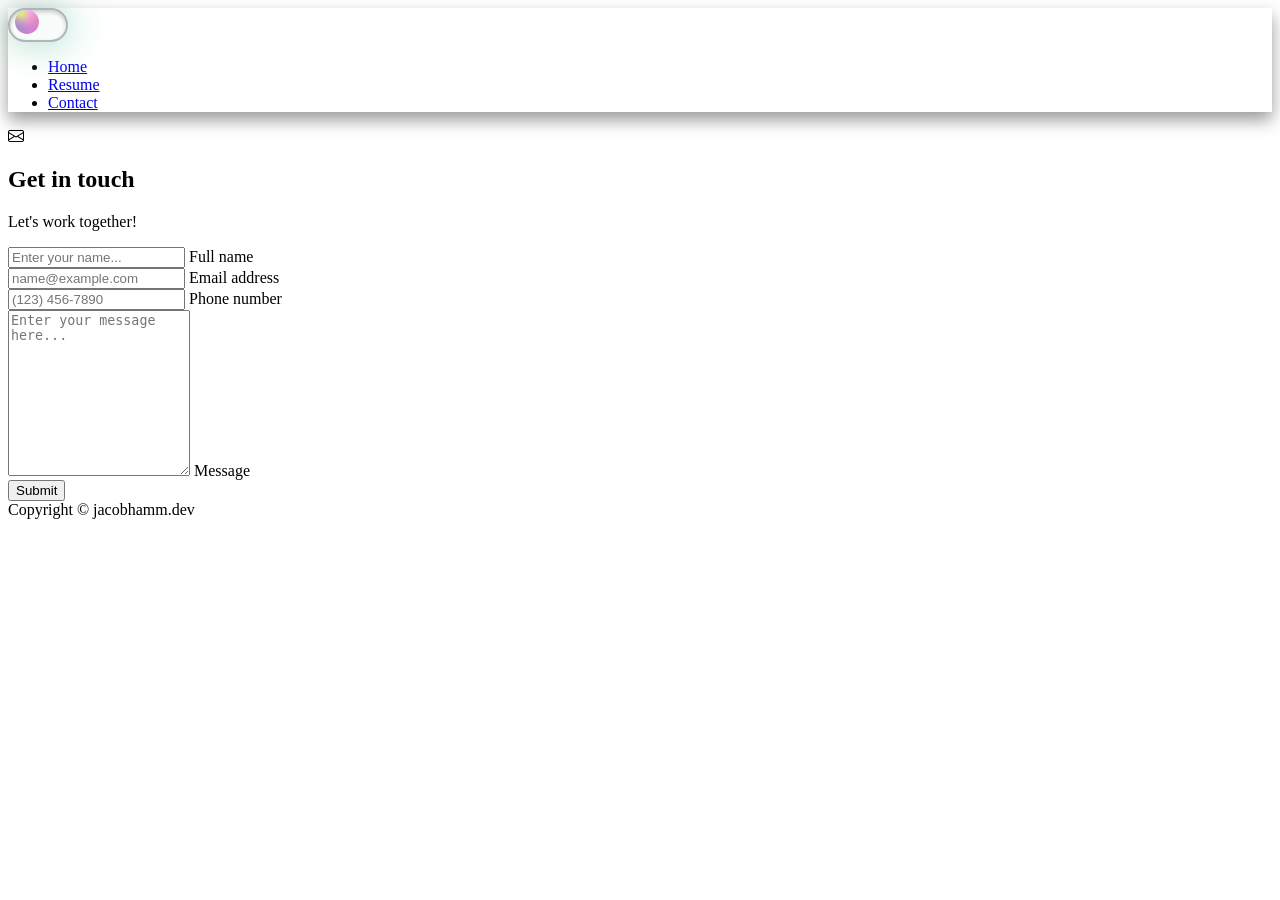
==== contact.html @ 2f656cb0 "resend.com?" ====
<!DOCTYPE html>
<html lang="en">
    <head>
        <meta charset="utf-8" />
        <meta name="viewport" content="width=device-width, initial-scale=1, shrink-to-fit=no" />
        <meta name="description" content="Jacob Hamm - Computer & Information Science student from Messiah University. Focused on Business Information Systems; eager to build technical skills." />
        <title>Jacob Hamm - Contact</title>
        <!-- Favicon-->
        <link rel="icon" type="image/png" href="assets/PersonalFavicon.png" />
        <!-- Custom Google font-->
        <link rel="preconnect" href="https://fonts.googleapis.com" />
        <link rel="preconnect" href="https://fonts.gstatic.com" crossorigin />
        <link href="https://fonts.googleapis.com/css2?family=Plus+Jakarta+Sans:wght@100;200;300;400;500;600;700;800;900&amp;display=swap" rel="stylesheet" />
        <!-- Bootstrap icons-->
        <link href="https://cdn.jsdelivr.net/npm/bootstrap-icons@1.8.1/font/bootstrap-icons.css" rel="stylesheet" />
        <!-- Core theme CSS (includes Bootstrap)-->
        <link href="css/styles.css" rel="stylesheet" />
        <style>
            .custom-shadow {
                box-shadow: 0 0.5rem 1rem rgba(0, 0, 0, 0.4) !important;
            }
            .sticky-nav {
                position: sticky;
                top: 0;
                z-index: 1000;
                background-color: white;
            }
            /* Theme Toggle Switch Styles */
            .switch {
                font-size: 17px;
                position: relative;
                display: inline-block;
                width: 3.5em;
                height: 2em;
                transform-style: preserve-3d;
                perspective: 500px;
                animation: toggle__animation 3s infinite;
            }

            .switch::before {
                content: "";
                position: absolute;
                width: 100%;
                height: 100%;
                left: 0;
                top: 0;
                filter: blur(20px);
                z-index: -1;
                border-radius: 50px;
                background-color: #d8ff99;
                background-image: radial-gradient(at 21% 46%, hsla(183,65%,60%,1) 0px, transparent 50%),
                radial-gradient(at 23% 25%, hsla(359,74%,70%,1) 0px, transparent 50%),
                radial-gradient(at 20% 1%, hsla(267,83%,75%,1) 0px, transparent 50%),
                radial-gradient(at 86% 87%, hsla(204,69%,68%,1) 0px, transparent 50%),
                radial-gradient(at 99% 41%, hsla(171,72%,77%,1) 0px, transparent 50%),
                radial-gradient(at 55% 24%, hsla(138,60%,62%,1) 0px, transparent 50%);
            }

            .switch input {
                opacity: 0;
                width: 0;
                height: 0;
            }

            .slider {
                position: absolute;
                cursor: pointer;
                top: 0;
                left: 0;
                right: 0;
                bottom: 0;
                background-color: #fdfefedc;
                transition: .4s;
                border-radius: 30px;
                border: 2px solid #adb5bd;
                box-shadow: inset 0 2px 4px rgba(0, 0, 0, 0.2);
            }

            .slider:before {
                position: absolute;
                content: "";
                height: 1.4em;
                width: 1.4em;
                left: 0.3em;
                bottom: 0.35em;
                transition: .4s;
                border-radius: 50%;
                box-shadow: rgba(0, 0, 0, 0.17) 0px -10px 10px 0px inset,
                    rgba(0, 0, 0, 0.09) 0px -1px 15px -8px;
                background-color: #ff99fd;
                background-image: radial-gradient(at 81% 39%, hsla(327,79%,79%,1) 0px, transparent 50%),
                radial-gradient(at 11% 72%, hsla(264,64%,79%,1) 0px, transparent 50%),
                radial-gradient(at 23% 20%, hsla(75,98%,71%,1) 0px, transparent 50%);
            }

            .input__check:checked + .slider {
                background-color: #17202A;
                border-color: #495057;
            }

            .input__check:checked + .slider:before {
                transform: translateX(1.5em);
            }

            @keyframes toggle__animation {
                0%, 100% {
                    transform: translateY(-10px) rotateX(15deg) rotateY(-20deg);
                }

                50% {
                    transform: translateY(0px) rotateX(15deg) rotateY(-20deg);
                }
            }
        </style>
    </head>
    <body class="d-flex flex-column h-100 bg-light">
        <main class="flex-shrink-0">
            <!-- Navigation-->
            <nav class="navbar navbar-expand navbar-light bg-white py-3 sticky-nav custom-shadow">
                <div class="container px-5">
                    <label class="switch me-3">
                        <input type="checkbox" class="input__check" id="themeToggle">
                        <span class="slider"></span>
                    </label>
                    <div class="navbar-collapse" id="navbarSupportedContent">
                        <ul class="navbar-nav ms-auto mb-2 mb-lg-0 small fw-bolder">
                            <li class="nav-item"><a class="nav-link" href="index.html">Home</a></li>
                            <li class="nav-item"><a class="nav-link" href="resume.html">Resume</a></li>
                            <li class="nav-item"><a class="nav-link" href="contact.html">Contact</a></li>
                        </ul>
                    </div>
                </div>
            </nav>
            <!-- Page content-->
            <section class="py-5">
                <div class="container px-5">
                    <!-- Contact form-->
                    <div class="bg-light rounded-4 py-5 px-4 px-md-5">
                        <div class="text-center mb-5">
                            <div class="feature bg-primary bg-gradient-primary-to-secondary text-white rounded-3 mb-3"><i class="bi bi-envelope"></i></div>
                            <h1 class="fw-bolder">Get in touch</h1>
                            <p class="lead fw-normal text-muted mb-0">Let's work together!</p>
                        </div>
                        <div class="row gx-5 justify-content-center">
                            <div class="col-lg-8 col-xl-6">
                                <!-- * * * * * * * * * * * * * * *-->
                                <!-- * * SB Forms Contact Form * *-->
                                <!-- * * * * * * * * * * * * * * *-->
                                <!-- This form is pre-integrated with SB Forms.-->
                                <!-- To make this form functional, sign up at-->
                                <!-- https://startbootstrap.com/solution/contact-forms-->
                                <!-- to get an API token!-->

                                <!-- Contact form-->
                                    <form id="contactForm">                                    <!-- Required: Your Web3Forms key -->

                                    <!-- Anti-spam honeypot (keep this) -->
                                    <input type="text" name="botcheck" style="display: none;">

                                    <!-- Name input-->
                                    <div class="form-floating mb-3">
                                        <input class="form-control" id="name" name="name" type="text" placeholder="Enter your name..." required />
                                        <label for="name">Full name</label>
                                    </div>

                                    <!-- Email address input-->
                                    <div class="form-floating mb-3">
                                        <input class="form-control" id="email" name="email" type="email" placeholder="name@example.com" required />
                                        <label for="email">Email address</label>
                                    </div>

                                    <!-- Phone number input-->
                                    <div class="form-floating mb-3">
                                        <input class="form-control" id="phone" name="phone" type="tel" placeholder="(123) 456-7890" />
                                        <label for="phone">Phone number</label>
                                    </div>

                                    <!-- Message input-->
                                    <div class="form-floating mb-3">
                                        <textarea class="form-control" id="message" name="message" placeholder="Enter your message here..." style="height: 10rem" required></textarea>
                                        <label for="message">Message</label>
                                    </div>

                                    <!-- Submit Button-->
                                    <div class="d-grid">
                                        <button class="btn btn-primary btn-lg" type="submit">Submit</button>
                                    </div>
                                </form>
                            </div>
                        </div>
                    </div>
                </div>
            </section>
        </main>
        <!-- Footer-->
        <footer class="bg-white py-4 mt-auto">
            <div class="container px-5">
                <div class="row align-items-center flex-column">
                    <div class="col-auto"><div class="small m-0 text-center">Copyright &copy; jacobhamm.dev  <span id="currentYear"></span></div></div>
                </div>
            </div>
        </footer>
        <!-- Bootstrap core JS-->
        <script src="https://cdn.jsdelivr.net/npm/bootstrap@5.2.3/dist/js/bootstrap.bundle.min.js"></script>
        <!-- Core theme JS-->
        <script src="js/scripts.js"></script>
        <script>
            document.getElementById('themeToggle').addEventListener('change', function() {
                if (this.checked) {
                    // Save current scroll position
                    localStorage.setItem('scrollPosition', window.scrollY);
                    window.location.href = 'contact2.html';
                }
            });

            // Restore scroll position on page load
            window.addEventListener('load', function() {
                const scrollPosition = localStorage.getItem('scrollPosition');
                if (scrollPosition) {
                    window.scrollTo(0, parseInt(scrollPosition));
                    localStorage.removeItem('scrollPosition');
                }
            });

            // Handle form submission
            document.getElementById('contactForm').addEventListener('submit', function(e) {
                e.preventDefault();
                
                const formData = new FormData(this);
                
                fetch('https://contact-form-jacobhamm.jdhamm17.workers.dev', {
                    method: 'POST',
                    headers: { 'Content-Type': 'application/json' },
                    body: JSON.stringify({
                        name: document.getElementById('name').value,
                        email: document.getElementById('email').value,
                        phone: document.getElementById('phone').value,
                        message: document.getElementById('message').value
                    })
                })
                .then(response => response.json())
                .then(data => {
                    if (data.success) {
                        showThankYouModal();
                        document.getElementById('contactForm').reset();
                    } else {
                        alert('Sorry, there was an error sending your message. Please try again.');
                    }
                })
                .catch(error => {
                    console.error('Error:', error);
                    alert('Sorry, there was an error sending your message. Please try again.');
                });
            });

            function showThankYouModal() {
                // Create modal overlay
                const modalOverlay = document.createElement('div');
                modalOverlay.className = 'modal-overlay';
                modalOverlay.style.cssText = `
                    position: fixed;
                    top: 0;
                    left: 0;
                    width: 100%;
                    height: 100%;
                    background-color: rgba(0, 0, 0, 0.5);
                    display: flex;
                    justify-content: center;
                    align-items: center;
                    z-index: 9999;
                    font-family: 'Plus Jakarta Sans', sans-serif;
                `;

                // Create modal content
                const modalContent = document.createElement('div');
                modalContent.className = 'modal-content';
                modalContent.style.cssText = `
                    background: white;
                    padding: 2rem;
                    border-radius: 1rem;
                    text-align: center;
                    max-width: 400px;
                    width: 90%;
                    box-shadow: 0 1rem 3rem rgba(0, 0, 0, 0.175);
                `;

                modalContent.innerHTML = `
                    <div class="success-icon" style="font-size: 4rem; color: #28a745; margin-bottom: 1rem;">
                        <i class="bi bi-check-circle-fill"></i>
                    </div>
                    <h2>Thank You!</h2>
                    <p class="text-muted">Your message has been sent successfully. I'll get back to you soon!</p>
                    <div class="countdown" style="font-size: 0.9rem; color: #6c757d; margin-top: 1rem;">
                        This message will close in <span id="countdown">5</span> seconds...
                    </div>
                    <button class="btn btn-primary mt-3" onclick="closeModal()">Close</button>
                `;

                modalOverlay.appendChild(modalContent);
                document.body.appendChild(modalOverlay);

                // Countdown timer
                let countdown = 5;
                const countdownElement = modalContent.querySelector('#countdown');
                
                const timer = setInterval(() => {
                    countdown--;
                    countdownElement.textContent = countdown;
                    
                    if (countdown <= 0) {
                        clearInterval(timer);
                        closeModal();
                    }
                }, 1000);
                
                window.currentModal = modalOverlay;
                window.modalTimer = timer;
            }

            function closeModal() {
                if (window.currentModal) {
                    if (window.modalTimer) {
                        clearInterval(window.modalTimer);
                    }
                    window.currentModal.remove();
                    window.currentModal = null;
                    window.modalTimer = null;
                }
            }
        </script>
    </body>
</html>
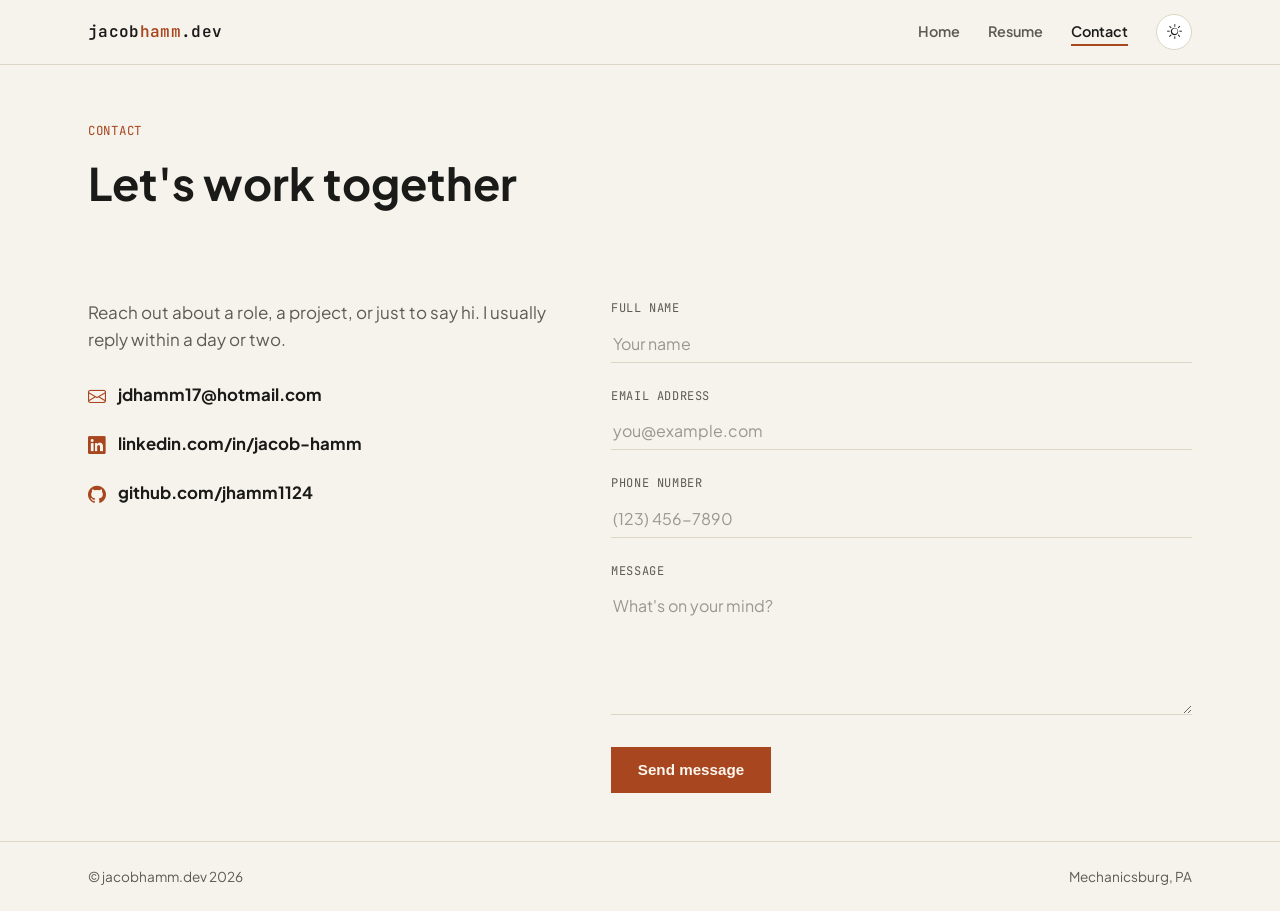
==== commit a003f812: "redesign" ====
--- a/contact.html
+++ b/contact.html
@@ -1,245 +1,133 @@
 <!DOCTYPE html>
 <html lang="en">
     <head>
+        <script>
+            (function () {
+                var t = localStorage.getItem('theme');
+                if (t === 'dark' || (!t && matchMedia('(prefers-color-scheme: dark)').matches)) {
+                    document.documentElement.setAttribute('data-theme', 'dark');
+                }
+            })();
+        </script>
         <meta charset="utf-8" />
         <meta name="viewport" content="width=device-width, initial-scale=1, shrink-to-fit=no" />
-        <meta name="description" content="Jacob Hamm - Computer & Information Science student from Messiah University. Focused on Business Information Systems; eager to build technical skills." />
+        <meta name="description" content="Jacob Hamm - IT support specialist and Computer &amp; Information Science graduate of Messiah University. Open to full-time roles in desktop support, systems administration, and business systems analysis." />
         <title>Jacob Hamm - Contact</title>
-        <!-- Favicon-->
         <link rel="icon" type="image/png" href="assets/PersonalFavicon.png" />
-        <!-- Custom Google font-->
         <link rel="preconnect" href="https://fonts.googleapis.com" />
         <link rel="preconnect" href="https://fonts.gstatic.com" crossorigin />
-        <link href="https://fonts.googleapis.com/css2?family=Plus+Jakarta+Sans:wght@100;200;300;400;500;600;700;800;900&amp;display=swap" rel="stylesheet" />
-        <!-- Bootstrap icons-->
+        <link href="https://fonts.googleapis.com/css2?family=Plus+Jakarta+Sans:wght@400;500;600;700;800&family=JetBrains+Mono:wght@500;600&display=swap" rel="stylesheet" />
         <link href="https://cdn.jsdelivr.net/npm/bootstrap-icons@1.8.1/font/bootstrap-icons.css" rel="stylesheet" />
-        <!-- Core theme CSS (includes Bootstrap)-->
-        <link href="css/styles.css" rel="stylesheet" />
-        <style>
-            .custom-shadow {
-                box-shadow: 0 0.5rem 1rem rgba(0, 0, 0, 0.4) !important;
-            }
-            .sticky-nav {
-                position: sticky;
-                top: 0;
-                z-index: 1000;
-                background-color: white;
-            }
-            /* Theme Toggle Switch Styles */
-            .switch {
-                font-size: 17px;
-                position: relative;
-                display: inline-block;
-                width: 3.5em;
-                height: 2em;
-                transform-style: preserve-3d;
-                perspective: 500px;
-                animation: toggle__animation 3s infinite;
-            }
+        <link href="css/site.css" rel="stylesheet" />
+    </head>
+    <body>
+        <nav class="site-nav">
+            <div class="wrap">
+                <a class="brand" href="index.html">jacob<em>hamm</em>.dev</a>
+                <ul class="nav-links">
+                    <li><a href="index.html">Home</a></li>
+                    <li><a href="resume.html">Resume</a></li>
+                    <li><a href="contact.html" aria-current="page">Contact</a></li>
+                    <li>
+                        <button class="theme-toggle" id="themeToggle" type="button" aria-label="Toggle dark mode">
+                            <i class="bi bi-sun"></i>
+                            <i class="bi bi-moon-stars"></i>
+                        </button>
+                    </li>
+                </ul>
+            </div>
+        </nav>
 
-            .switch::before {
-                content: "";
-                position: absolute;
-                width: 100%;
-                height: 100%;
-                left: 0;
-                top: 0;
-                filter: blur(20px);
-                z-index: -1;
-                border-radius: 50px;
-                background-color: #d8ff99;
-                background-image: radial-gradient(at 21% 46%, hsla(183,65%,60%,1) 0px, transparent 50%),
-                radial-gradient(at 23% 25%, hsla(359,74%,70%,1) 0px, transparent 50%),
-                radial-gradient(at 20% 1%, hsla(267,83%,75%,1) 0px, transparent 50%),
-                radial-gradient(at 86% 87%, hsla(204,69%,68%,1) 0px, transparent 50%),
-                radial-gradient(at 99% 41%, hsla(171,72%,77%,1) 0px, transparent 50%),
-                radial-gradient(at 55% 24%, hsla(138,60%,62%,1) 0px, transparent 50%);
-            }
+        <main>
+            <header class="page-head wrap">
+                <div>
+                    <div class="eyebrow">Contact</div>
+                    <h1>Let's work together</h1>
+                </div>
+            </header>
 
-            .switch input {
-                opacity: 0;
-                width: 0;
-                height: 0;
-            }
-
-            .slider {
-                position: absolute;
-                cursor: pointer;
-                top: 0;
-                left: 0;
-                right: 0;
-                bottom: 0;
-                background-color: #fdfefedc;
-                transition: .4s;
-                border-radius: 30px;
-                border: 2px solid #adb5bd;
-                box-shadow: inset 0 2px 4px rgba(0, 0, 0, 0.2);
-            }
-
-            .slider:before {
-                position: absolute;
-                content: "";
-                height: 1.4em;
-                width: 1.4em;
-                left: 0.3em;
-                bottom: 0.35em;
-                transition: .4s;
-                border-radius: 50%;
-                box-shadow: rgba(0, 0, 0, 0.17) 0px -10px 10px 0px inset,
-                    rgba(0, 0, 0, 0.09) 0px -1px 15px -8px;
-                background-color: #ff99fd;
-                background-image: radial-gradient(at 81% 39%, hsla(327,79%,79%,1) 0px, transparent 50%),
-                radial-gradient(at 11% 72%, hsla(264,64%,79%,1) 0px, transparent 50%),
-                radial-gradient(at 23% 20%, hsla(75,98%,71%,1) 0px, transparent 50%);
-            }
-
-            .input__check:checked + .slider {
-                background-color: #17202A;
-                border-color: #495057;
-            }
-
-            .input__check:checked + .slider:before {
-                transform: translateX(1.5em);
-            }
-
-            @keyframes toggle__animation {
-                0%, 100% {
-                    transform: translateY(-10px) rotateX(15deg) rotateY(-20deg);
-                }
-
-                50% {
-                    transform: translateY(0px) rotateX(15deg) rotateY(-20deg);
-                }
-            }
-        </style>
-    </head>
-    <body class="d-flex flex-column h-100 bg-light">
-        <main class="flex-shrink-0">
-            <!-- Navigation-->
-            <nav class="navbar navbar-expand navbar-light bg-white py-3 sticky-nav custom-shadow">
-                <div class="container px-5">
-                    <label class="switch me-3">
-                        <input type="checkbox" class="input__check" id="themeToggle">
-                        <span class="slider"></span>
-                    </label>
-                    <div class="navbar-collapse" id="navbarSupportedContent">
-                        <ul class="navbar-nav ms-auto mb-2 mb-lg-0 small fw-bolder">
-                            <li class="nav-item"><a class="nav-link" href="index.html">Home</a></li>
-                            <li class="nav-item"><a class="nav-link" href="resume.html">Resume</a></li>
-                            <li class="nav-item"><a class="nav-link" href="contact.html">Contact</a></li>
+            <section class="section" style="border-top: none;">
+                <div class="wrap contact-grid">
+                    <div>
+                        <p class="lede" style="color: var(--ink-soft); max-width: 30rem; margin: 0;">Reach out about a role, a project, or just to say hi. I usually reply within a day or two.</p>
+                        <ul class="contact-channels">
+                            <li><a href="mailto:jdhamm17@hotmail.com"><i class="bi bi-envelope"></i>jdhamm17@hotmail.com</a></li>
+                            <li><a href="https://www.linkedin.com/in/jacob-hamm" target="_blank" rel="noopener noreferrer"><i class="bi bi-linkedin"></i>linkedin.com/in/jacob-hamm</a></li>
+                            <li><a href="https://github.com/jhamm1124" target="_blank" rel="noopener noreferrer"><i class="bi bi-github"></i>github.com/jhamm1124</a></li>
                         </ul>
                     </div>
-                </div>
-            </nav>
-            <!-- Page content-->
-            <section class="py-5">
-                <div class="container px-5">
-                    <!-- Contact form-->
-                    <div class="bg-light rounded-4 py-5 px-4 px-md-5">
-                        <div class="text-center mb-5">
-                            <div class="feature bg-primary bg-gradient-primary-to-secondary text-white rounded-3 mb-3"><i class="bi bi-envelope"></i></div>
-                            <h1 class="fw-bolder">Get in touch</h1>
-                            <p class="lead fw-normal text-muted mb-0">Let's work together!</p>
-                        </div>
-                        <div class="row gx-5 justify-content-center">
-                            <div class="col-lg-8 col-xl-6">
-                                <!-- * * * * * * * * * * * * * * *-->
-                                <!-- * * SB Forms Contact Form * *-->
-                                <!-- * * * * * * * * * * * * * * *-->
-                                <!-- This form is pre-integrated with SB Forms.-->
-                                <!-- To make this form functional, sign up at-->
-                                <!-- https://startbootstrap.com/solution/contact-forms-->
-                                <!-- to get an API token!-->
 
-                                <!-- Contact form-->
-                                    <form id="contactForm">                                    <!-- Required: Your Web3Forms key -->
+                    <div>
+                        <form id="contactForm">
+                            <input type="hidden" name="access_key" value="6b96e3fa-b108-4715-b6c0-f6d2d894bed3" />
+                            <input type="text" name="botcheck" class="hp-field" tabindex="-1" autocomplete="off" />
 
-                                    <!-- Anti-spam honeypot (keep this) -->
-                                    <input type="text" name="botcheck" style="display: none;">
+                            <div class="field">
+                                <label for="name">Full name</label>
+                                <input id="name" name="name" type="text" placeholder="Your name" required />
+                            </div>
 
-                                    <!-- Name input-->
-                                    <div class="form-floating mb-3">
-                                        <input class="form-control" id="name" name="name" type="text" placeholder="Enter your name..." required />
-                                        <label for="name">Full name</label>
-                                    </div>
+                            <div class="field">
+                                <label for="email">Email address</label>
+                                <input id="email" name="email" type="email" placeholder="you@example.com" required />
+                            </div>
 
-                                    <!-- Email address input-->
-                                    <div class="form-floating mb-3">
-                                        <input class="form-control" id="email" name="email" type="email" placeholder="name@example.com" required />
-                                        <label for="email">Email address</label>
-                                    </div>
+                            <div class="field">
+                                <label for="phone">Phone number</label>
+                                <input id="phone" name="phone" type="tel" placeholder="(123) 456-7890" />
+                            </div>
 
-                                    <!-- Phone number input-->
-                                    <div class="form-floating mb-3">
-                                        <input class="form-control" id="phone" name="phone" type="tel" placeholder="(123) 456-7890" />
-                                        <label for="phone">Phone number</label>
-                                    </div>
+                            <div class="field">
+                                <label for="message">Message</label>
+                                <textarea id="message" name="message" placeholder="What's on your mind?" required></textarea>
+                            </div>
 
-                                    <!-- Message input-->
-                                    <div class="form-floating mb-3">
-                                        <textarea class="form-control" id="message" name="message" placeholder="Enter your message here..." style="height: 10rem" required></textarea>
-                                        <label for="message">Message</label>
-                                    </div>
-
-                                    <!-- Submit Button-->
-                                    <div class="d-grid">
-                                        <button class="btn btn-primary btn-lg" type="submit">Submit</button>
-                                    </div>
-                                </form>
-                            </div>
-                        </div>
+                            <button class="btn btn-solid" type="submit">Send message</button>
+                        </form>
                     </div>
                 </div>
             </section>
         </main>
-        <!-- Footer-->
-        <footer class="bg-white py-4 mt-auto">
-            <div class="container px-5">
-                <div class="row align-items-center flex-column">
-                    <div class="col-auto"><div class="small m-0 text-center">Copyright &copy; jacobhamm.dev  <span id="currentYear"></span></div></div>
-                </div>
+
+        <footer class="site-footer">
+            <div class="wrap">
+                <span>&copy; jacobhamm.dev <span id="currentYear"></span></span>
+                <span>Mechanicsburg, PA</span>
             </div>
         </footer>
-        <!-- Bootstrap core JS-->
-        <script src="https://cdn.jsdelivr.net/npm/bootstrap@5.2.3/dist/js/bootstrap.bundle.min.js"></script>
-        <!-- Core theme JS-->
-        <script src="js/scripts.js"></script>
+
         <script>
-            document.getElementById('themeToggle').addEventListener('change', function() {
-                if (this.checked) {
-                    // Save current scroll position
-                    localStorage.setItem('scrollPosition', window.scrollY);
-                    window.location.href = 'contact2.html';
+            document.getElementById('currentYear').textContent = new Date().getFullYear();
+
+            document.getElementById('themeToggle').addEventListener('click', function () {
+                var isDark = document.documentElement.getAttribute('data-theme') === 'dark';
+                if (isDark) {
+                    document.documentElement.removeAttribute('data-theme');
+                    localStorage.setItem('theme', 'light');
+                } else {
+                    document.documentElement.setAttribute('data-theme', 'dark');
+                    localStorage.setItem('theme', 'dark');
                 }
             });
 
-            // Restore scroll position on page load
-            window.addEventListener('load', function() {
-                const scrollPosition = localStorage.getItem('scrollPosition');
-                if (scrollPosition) {
-                    window.scrollTo(0, parseInt(scrollPosition));
-                    localStorage.removeItem('scrollPosition');
-                }
-            });
+            document.getElementById('contactForm').addEventListener('submit', function (e) {
+                e.preventDefault();
 
-            // Handle form submission
-            document.getElementById('contactForm').addEventListener('submit', function(e) {
-                e.preventDefault();
-                
-                const formData = new FormData(this);
-                
-                fetch('https://contact-form-jacobhamm.jdhamm17.workers.dev', {
+                fetch('https://api.web3forms.com/submit', {
                     method: 'POST',
-                    headers: { 'Content-Type': 'application/json' },
+                    headers: { 'Content-Type': 'application/json', 'Accept': 'application/json' },
                     body: JSON.stringify({
+                        access_key: '6b96e3fa-b108-4715-b6c0-f6d2d894bed3',
+                        subject: 'New message from jacobhamm.dev',
                         name: document.getElementById('name').value,
                         email: document.getElementById('email').value,
                         phone: document.getElementById('phone').value,
-                        message: document.getElementById('message').value
+                        message: document.getElementById('message').value,
+                        botcheck: document.querySelector('input[name="botcheck"]').value
                     })
                 })
-                .then(response => response.json())
-                .then(data => {
+                .then(function (response) { return response.json(); })
+                .then(function (data) {
                     if (data.success) {
                         showThankYouModal();
                         document.getElementById('contactForm').reset();
@@ -247,85 +135,48 @@
                         alert('Sorry, there was an error sending your message. Please try again.');
                     }
                 })
-                .catch(error => {
+                .catch(function (error) {
                     console.error('Error:', error);
                     alert('Sorry, there was an error sending your message. Please try again.');
                 });
             });
 
             function showThankYouModal() {
-                // Create modal overlay
-                const modalOverlay = document.createElement('div');
-                modalOverlay.className = 'modal-overlay';
-                modalOverlay.style.cssText = `
-                    position: fixed;
-                    top: 0;
-                    left: 0;
-                    width: 100%;
-                    height: 100%;
-                    background-color: rgba(0, 0, 0, 0.5);
-                    display: flex;
-                    justify-content: center;
-                    align-items: center;
-                    z-index: 9999;
-                    font-family: 'Plus Jakarta Sans', sans-serif;
-                `;
+                var overlay = document.createElement('div');
+                overlay.className = 'modal-overlay';
 
-                // Create modal content
-                const modalContent = document.createElement('div');
-                modalContent.className = 'modal-content';
-                modalContent.style.cssText = `
-                    background: white;
-                    padding: 2rem;
-                    border-radius: 1rem;
-                    text-align: center;
-                    max-width: 400px;
-                    width: 90%;
-                    box-shadow: 0 1rem 3rem rgba(0, 0, 0, 0.175);
-                `;
+                var panel = document.createElement('div');
+                panel.className = 'modal-panel';
+                panel.innerHTML =
+                    '<i class="bi bi-check-circle-fill"></i>' +
+                    '<h2>Thank you!</h2>' +
+                    '<p>Your message has been sent. I\'ll get back to you soon.</p>' +
+                    '<div class="countdown">Closing in <span id="countdown">5</span>s...</div>' +
+                    '<button class="btn" type="button" id="closeModalBtn">Close</button>';
 
-                modalContent.innerHTML = `
-                    <div class="success-icon" style="font-size: 4rem; color: #28a745; margin-bottom: 1rem;">
-                        <i class="bi bi-check-circle-fill"></i>
-                    </div>
-                    <h2>Thank You!</h2>
-                    <p class="text-muted">Your message has been sent successfully. I'll get back to you soon!</p>
-                    <div class="countdown" style="font-size: 0.9rem; color: #6c757d; margin-top: 1rem;">
-                        This message will close in <span id="countdown">5</span> seconds...
-                    </div>
-                    <button class="btn btn-primary mt-3" onclick="closeModal()">Close</button>
-                `;
+                overlay.appendChild(panel);
+                document.body.appendChild(overlay);
 
-                modalOverlay.appendChild(modalContent);
-                document.body.appendChild(modalOverlay);
-
-                // Countdown timer
-                let countdown = 5;
-                const countdownElement = modalContent.querySelector('#countdown');
-                
-                const timer = setInterval(() => {
+                var countdown = 5;
+                var countdownEl = panel.querySelector('#countdown');
+                var timer = setInterval(function () {
                     countdown--;
-                    countdownElement.textContent = countdown;
-                    
+                    countdownEl.textContent = countdown;
                     if (countdown <= 0) {
                         clearInterval(timer);
                         closeModal();
                     }
                 }, 1000);
-                
-                window.currentModal = modalOverlay;
-                window.modalTimer = timer;
-            }
 
-            function closeModal() {
-                if (window.currentModal) {
-                    if (window.modalTimer) {
-                        clearInterval(window.modalTimer);
-                    }
-                    window.currentModal.remove();
-                    window.currentModal = null;
-                    window.modalTimer = null;
+                function closeModal() {
+                    clearInterval(timer);
+                    overlay.remove();
                 }
+
+                panel.querySelector('#closeModalBtn').addEventListener('click', closeModal);
+                overlay.addEventListener('click', function (e) {
+                    if (e.target === overlay) closeModal();
+                });
             }
         </script>
     </body>
--- a/css/site.css
+++ b/css/site.css
@@ -0,0 +1,720 @@
+/* Jacob Hamm — personal site
+   Hand-rolled styles. No component framework. */
+
+@charset "UTF-8";
+
+:root {
+  --bg: #f6f3ec;
+  --bg-raised: #ffffff;
+  --ink: #1a1a18;
+  --ink-soft: #5c5b54;
+  --line: #ddd6c4;
+  --accent: #a8461f;
+  --accent-ink: #fdf8ef;
+  --focus: #1a1a18;
+
+  --font-body: "Plus Jakarta Sans", system-ui, sans-serif;
+  --font-mono: "JetBrains Mono", ui-monospace, SFMono-Regular, Menlo, monospace;
+
+  --measure: 46rem;
+  --wide: 74rem;
+}
+
+html[data-theme="dark"] {
+  --bg: #15161a;
+  --bg-raised: #1d1f25;
+  --ink: #eeece4;
+  --ink-soft: #9b9c9a;
+  --line: #33353c;
+  --accent: #e3874f;
+  --accent-ink: #15161a;
+  --focus: #eeece4;
+}
+
+* {
+  box-sizing: border-box;
+}
+
+html {
+  color-scheme: light;
+}
+html[data-theme="dark"] {
+  color-scheme: dark;
+}
+
+body {
+  margin: 0;
+  background: var(--bg);
+  color: var(--ink);
+  font-family: var(--font-body);
+  font-size: 17px;
+  line-height: 1.6;
+  -webkit-font-smoothing: antialiased;
+  min-height: 100vh;
+  display: flex;
+  flex-direction: column;
+  transition: background 0.2s ease, color 0.2s ease;
+}
+
+a {
+  color: inherit;
+}
+
+img {
+  max-width: 100%;
+  display: block;
+}
+
+.wrap {
+  width: 100%;
+  max-width: var(--wide);
+  margin-inline: auto;
+  padding-inline: 1.5rem;
+}
+
+@media (min-width: 40rem) {
+  .wrap {
+    padding-inline: 2.5rem;
+  }
+}
+
+/* ---------- eyebrow / mono labels ---------- */
+.eyebrow {
+  font-family: var(--font-mono);
+  font-size: 0.78rem;
+  letter-spacing: 0.06em;
+  text-transform: uppercase;
+  color: var(--accent);
+}
+
+/* ---------- nav ---------- */
+.site-nav {
+  position: sticky;
+  top: 0;
+  z-index: 20;
+  background: var(--bg);
+  border-bottom: 1px solid var(--line);
+}
+
+.site-nav .wrap {
+  display: flex;
+  align-items: center;
+  justify-content: space-between;
+  height: 4rem;
+}
+
+.brand {
+  font-family: var(--font-mono);
+  font-weight: 600;
+  font-size: 1rem;
+  text-decoration: none;
+  letter-spacing: 0.02em;
+}
+
+.brand em {
+  font-style: normal;
+  color: var(--accent);
+}
+
+.nav-links {
+  list-style: none;
+  display: flex;
+  align-items: center;
+  gap: 1.75rem;
+  margin: 0;
+  padding: 0;
+  font-size: 0.9rem;
+  font-weight: 600;
+}
+
+.nav-links a {
+  text-decoration: none;
+  color: var(--ink-soft);
+  padding-bottom: 0.2rem;
+  border-bottom: 2px solid transparent;
+}
+
+.nav-links a:hover,
+.nav-links a[aria-current="page"] {
+  color: var(--ink);
+  border-bottom-color: var(--accent);
+}
+
+.theme-toggle {
+  width: 2.25rem;
+  height: 2.25rem;
+  border-radius: 50%;
+  border: 1px solid var(--line);
+  background: var(--bg-raised);
+  color: var(--ink);
+  display: flex;
+  align-items: center;
+  justify-content: center;
+  cursor: pointer;
+  font-size: 0.95rem;
+  padding: 0;
+}
+
+.theme-toggle:hover {
+  border-color: var(--accent);
+  color: var(--accent);
+}
+
+.theme-toggle .bi-moon-stars { display: none; }
+html[data-theme="dark"] .theme-toggle .bi-sun { display: none; }
+html[data-theme="dark"] .theme-toggle .bi-moon-stars { display: inline; }
+
+/* ---------- availability badge ---------- */
+.status-badge {
+  display: inline-flex;
+  align-items: center;
+  gap: 0.5rem;
+  border: 1px solid var(--line);
+  border-radius: 999px;
+  padding: 0.4rem 0.9rem 0.4rem 0.7rem;
+  font-family: var(--font-mono);
+  font-size: 0.78rem;
+  font-weight: 600;
+  margin-bottom: 1.1rem;
+}
+
+.status-badge .dot {
+  width: 0.5rem;
+  height: 0.5rem;
+  border-radius: 50%;
+  background: #3f9142;
+  box-shadow: 0 0 0 3px rgba(63, 145, 66, 0.2);
+}
+
+html[data-theme="dark"] .status-badge .dot {
+  background: #5fd464;
+  box-shadow: 0 0 0 3px rgba(95, 212, 100, 0.2);
+}
+
+.role-tags {
+  display: flex;
+  flex-wrap: wrap;
+  gap: 0.5rem;
+  list-style: none;
+  margin: 1.5rem 0 0;
+  padding: 0;
+}
+
+.role-tags li {
+  font-family: var(--font-mono);
+  font-size: 0.75rem;
+  border: 1px solid var(--line);
+  padding: 0.35rem 0.7rem;
+  color: var(--ink-soft);
+}
+
+/* ---------- hero ---------- */
+.hero {
+  padding-block: 4.5rem 3.5rem;
+}
+
+.hero .wrap {
+  display: grid;
+  grid-template-columns: 1fr;
+  gap: 3rem;
+  align-items: center;
+}
+
+@media (min-width: 56rem) {
+  .hero .wrap {
+    grid-template-columns: 1.15fr 0.85fr;
+  }
+}
+
+.hero h1 {
+  font-size: clamp(2.4rem, 5vw, 3.6rem);
+  line-height: 1.05;
+  font-weight: 800;
+  margin: 0.6rem 0 1.1rem;
+}
+
+.hero .lede {
+  color: var(--ink-soft);
+  font-size: 1.15rem;
+  max-width: 34rem;
+  margin: 0 0 1.75rem;
+}
+
+.link-row {
+  display: flex;
+  flex-wrap: wrap;
+  gap: 0.4rem 1.4rem;
+  font-weight: 600;
+  font-size: 0.95rem;
+}
+
+.link-row a {
+  text-decoration: none;
+  display: inline-flex;
+  align-items: center;
+  gap: 0.4rem;
+  padding-bottom: 0.15rem;
+  border-bottom: 1px solid var(--line);
+}
+
+.link-row a:hover {
+  color: var(--accent);
+  border-bottom-color: var(--accent);
+}
+
+.hero-portrait {
+  position: relative;
+  justify-self: center;
+  width: 100%;
+  max-width: 20rem;
+}
+
+.hero-portrait::before {
+  content: "";
+  position: absolute;
+  inset: 0.9rem -0.9rem -0.9rem 0.9rem;
+  border: 1px solid var(--accent);
+  z-index: 0;
+}
+
+.hero-portrait img {
+  position: relative;
+  z-index: 1;
+  width: 100%;
+  aspect-ratio: 4 / 5;
+  object-fit: cover;
+  border: 1px solid var(--line);
+  background: var(--bg-raised);
+}
+
+/* ---------- section shell ---------- */
+.section {
+  padding-block: 3rem;
+  border-top: 1px solid var(--line);
+}
+
+.section h2 {
+  font-size: 1.6rem;
+  margin: 0.4rem 0 1.5rem;
+}
+
+/* ---------- about ---------- */
+.about-block {
+  max-width: var(--measure);
+  border-left: 2px solid var(--accent);
+  padding-left: 1.5rem;
+}
+
+.about-block p {
+  color: var(--ink-soft);
+  margin: 0 0 1rem;
+}
+
+.about-block p:first-of-type {
+  color: var(--ink);
+  font-size: 1.1rem;
+}
+
+/* ---------- facts strip ---------- */
+.facts {
+  display: grid;
+  grid-template-columns: repeat(2, 1fr);
+  gap: 1.75rem 1.5rem;
+}
+
+@media (min-width: 40rem) {
+  .facts {
+    grid-template-columns: repeat(4, 1fr);
+  }
+}
+
+.facts dt {
+  font-family: var(--font-mono);
+  font-size: 0.72rem;
+  text-transform: uppercase;
+  letter-spacing: 0.05em;
+  color: var(--ink-soft);
+  margin-bottom: 0.35rem;
+}
+
+.facts dd {
+  margin: 0;
+  font-weight: 600;
+}
+
+/* ---------- footer CTA ---------- */
+.cta {
+  text-align: left;
+  padding-block: 3.5rem;
+}
+
+.cta h2 {
+  font-size: clamp(1.8rem, 4vw, 2.6rem);
+  margin: 0.3rem 0 1.25rem;
+}
+
+.btn {
+  display: inline-flex;
+  align-items: center;
+  gap: 0.5rem;
+  border: 1px solid var(--ink);
+  color: var(--ink);
+  text-decoration: none;
+  font-weight: 700;
+  padding: 0.85rem 1.6rem;
+  font-size: 0.95rem;
+}
+
+.btn:hover {
+  background: var(--ink);
+  color: var(--bg);
+}
+
+.btn-solid {
+  background: var(--accent);
+  border-color: var(--accent);
+  color: var(--accent-ink);
+}
+
+.btn-solid:hover {
+  background: transparent;
+  color: var(--accent);
+}
+
+/* ---------- site footer ---------- */
+.site-footer {
+  margin-top: auto;
+  border-top: 1px solid var(--line);
+  padding-block: 1.5rem;
+  font-size: 0.85rem;
+  color: var(--ink-soft);
+}
+
+.site-footer .wrap {
+  display: flex;
+  justify-content: space-between;
+  flex-wrap: wrap;
+  gap: 0.5rem;
+}
+
+/* ---------- page header (resume / contact) ---------- */
+.page-head {
+  padding-block: 3.5rem 2rem;
+  display: flex;
+  flex-wrap: wrap;
+  align-items: flex-end;
+  justify-content: space-between;
+  gap: 1.5rem;
+}
+
+.page-head h1 {
+  font-size: clamp(2rem, 4vw, 2.8rem);
+  margin: 0.4rem 0 0;
+}
+
+/* ---------- timeline ---------- */
+.timeline {
+  position: relative;
+  max-width: var(--wide);
+}
+
+.timeline-item {
+  position: relative;
+  display: grid;
+  grid-template-columns: 1fr;
+  gap: 0.75rem;
+  padding-block: 1.75rem;
+  border-top: 1px solid var(--line);
+}
+
+.timeline-item:first-child {
+  border-top: none;
+}
+
+@media (min-width: 46rem) {
+  .timeline-item {
+    grid-template-columns: 12rem 1fr;
+    gap: 2rem;
+  }
+}
+
+.timeline-when {
+  font-family: var(--font-mono);
+  font-size: 0.85rem;
+  color: var(--accent);
+  white-space: nowrap;
+}
+
+.timeline-role {
+  font-size: 1.15rem;
+  font-weight: 700;
+  margin: 0 0 0.2rem;
+}
+
+.timeline-org {
+  color: var(--ink-soft);
+  font-size: 0.95rem;
+  margin: 0 0 0.9rem;
+}
+
+.timeline-body p {
+  color: var(--ink-soft);
+  margin: 0 0 0.85rem;
+  max-width: var(--measure);
+}
+
+.timeline-body p:last-child {
+  margin-bottom: 0;
+}
+
+/* ---------- skills ---------- */
+.tag-list {
+  display: flex;
+  flex-wrap: wrap;
+  gap: 0.6rem;
+  list-style: none;
+  margin: 0;
+  padding: 0;
+}
+
+.tag-list li {
+  border: 1px solid var(--line);
+  padding: 0.5rem 1rem;
+  font-size: 0.9rem;
+  font-weight: 600;
+  border-radius: 999px;
+}
+
+/* ---------- projects ---------- */
+.project-grid {
+  display: grid;
+  grid-template-columns: 1fr;
+  gap: 1.5rem;
+}
+
+@media (min-width: 46rem) {
+  .project-grid {
+    grid-template-columns: repeat(2, 1fr);
+  }
+}
+
+.project-card {
+  border: 1px solid var(--line);
+  padding: 1.75rem;
+  display: flex;
+  flex-direction: column;
+}
+
+.project-card .project-role {
+  font-family: var(--font-mono);
+  font-size: 0.75rem;
+  text-transform: uppercase;
+  letter-spacing: 0.05em;
+  color: var(--accent);
+  margin-bottom: 0.5rem;
+}
+
+.project-card h3 {
+  margin: 0 0 0.6rem;
+  font-size: 1.2rem;
+}
+
+.project-card p {
+  color: var(--ink-soft);
+  margin: 0 0 1rem;
+  flex-grow: 1;
+}
+
+.project-card .tag-list {
+  margin-bottom: 1.25rem;
+}
+
+.project-card .tag-list li {
+  border-radius: 4px;
+  padding: 0.3rem 0.7rem;
+  font-size: 0.78rem;
+}
+
+.project-card .link-row {
+  font-size: 0.9rem;
+}
+
+/* ---------- gallery strip ---------- */
+.gallery {
+  display: grid;
+  grid-template-columns: repeat(2, 1fr);
+  gap: 1rem;
+}
+
+@media (min-width: 40rem) {
+  .gallery {
+    grid-template-columns: repeat(4, 1fr);
+  }
+}
+
+.gallery figure {
+  margin: 0;
+}
+
+.gallery img {
+  width: 100%;
+  aspect-ratio: 4 / 5;
+  object-fit: cover;
+  border: 1px solid var(--line);
+}
+
+.gallery figcaption {
+  font-family: var(--font-mono);
+  font-size: 0.72rem;
+  color: var(--ink-soft);
+  margin-top: 0.5rem;
+  text-transform: uppercase;
+  letter-spacing: 0.04em;
+}
+
+/* ---------- contact page ---------- */
+.contact-grid {
+  display: grid;
+  grid-template-columns: 1fr;
+  gap: 3rem;
+}
+
+@media (min-width: 52rem) {
+  .contact-grid {
+    grid-template-columns: 0.9fr 1.1fr;
+  }
+}
+
+.contact-channels {
+  list-style: none;
+  margin: 1.75rem 0 0;
+  padding: 0;
+  display: flex;
+  flex-direction: column;
+  gap: 1.1rem;
+}
+
+.contact-channels a {
+  display: inline-flex;
+  align-items: center;
+  gap: 0.75rem;
+  text-decoration: none;
+  font-weight: 700;
+  font-size: 1.05rem;
+  border-bottom: 1px solid transparent;
+  padding-bottom: 0.15rem;
+  width: fit-content;
+}
+
+.contact-channels a:hover {
+  color: var(--accent);
+  border-bottom-color: var(--accent);
+}
+
+.contact-channels i {
+  color: var(--accent);
+  font-size: 1.1rem;
+}
+
+.field {
+  margin-bottom: 1.5rem;
+}
+
+.field label {
+  display: block;
+  font-family: var(--font-mono);
+  font-size: 0.75rem;
+  text-transform: uppercase;
+  letter-spacing: 0.05em;
+  color: var(--ink-soft);
+  margin-bottom: 0.4rem;
+}
+
+.field input,
+.field textarea {
+  width: 100%;
+  border: none;
+  border-bottom: 1px solid var(--line);
+  background: transparent;
+  color: var(--ink);
+  font-family: var(--font-body);
+  font-size: 1rem;
+  padding: 0.5rem 0.1rem;
+  resize: vertical;
+}
+
+.field textarea {
+  min-height: 8rem;
+}
+
+.field input:focus,
+.field textarea:focus {
+  outline: none;
+  border-bottom-color: var(--accent);
+}
+
+.field input::placeholder,
+.field textarea::placeholder {
+  color: var(--ink-soft);
+  opacity: 0.6;
+}
+
+.hp-field {
+  position: absolute;
+  left: -9999px;
+}
+
+/* ---------- success modal ---------- */
+.modal-overlay {
+  position: fixed;
+  inset: 0;
+  background: rgba(0, 0, 0, 0.45);
+  display: flex;
+  align-items: center;
+  justify-content: center;
+  z-index: 999;
+  padding: 1.5rem;
+}
+
+.modal-panel {
+  background: var(--bg-raised);
+  border: 1px solid var(--line);
+  color: var(--ink);
+  max-width: 24rem;
+  width: 100%;
+  padding: 2.25rem;
+  text-align: center;
+}
+
+.modal-panel .bi-check-circle-fill {
+  font-size: 2.4rem;
+  color: var(--accent);
+  margin-bottom: 0.75rem;
+  display: inline-block;
+}
+
+.modal-panel h2 {
+  margin: 0 0 0.5rem;
+  font-size: 1.3rem;
+}
+
+.modal-panel p {
+  color: var(--ink-soft);
+  margin: 0 0 0.5rem;
+}
+
+.modal-panel .countdown {
+  font-family: var(--font-mono);
+  font-size: 0.8rem;
+  margin-bottom: 1.25rem;
+}
+
+/* ---------- utility ---------- */
+.sr-only {
+  position: absolute;
+  width: 1px;
+  height: 1px;
+  overflow: hidden;
+  clip: rect(0 0 0 0);
+  white-space: nowrap;
+}
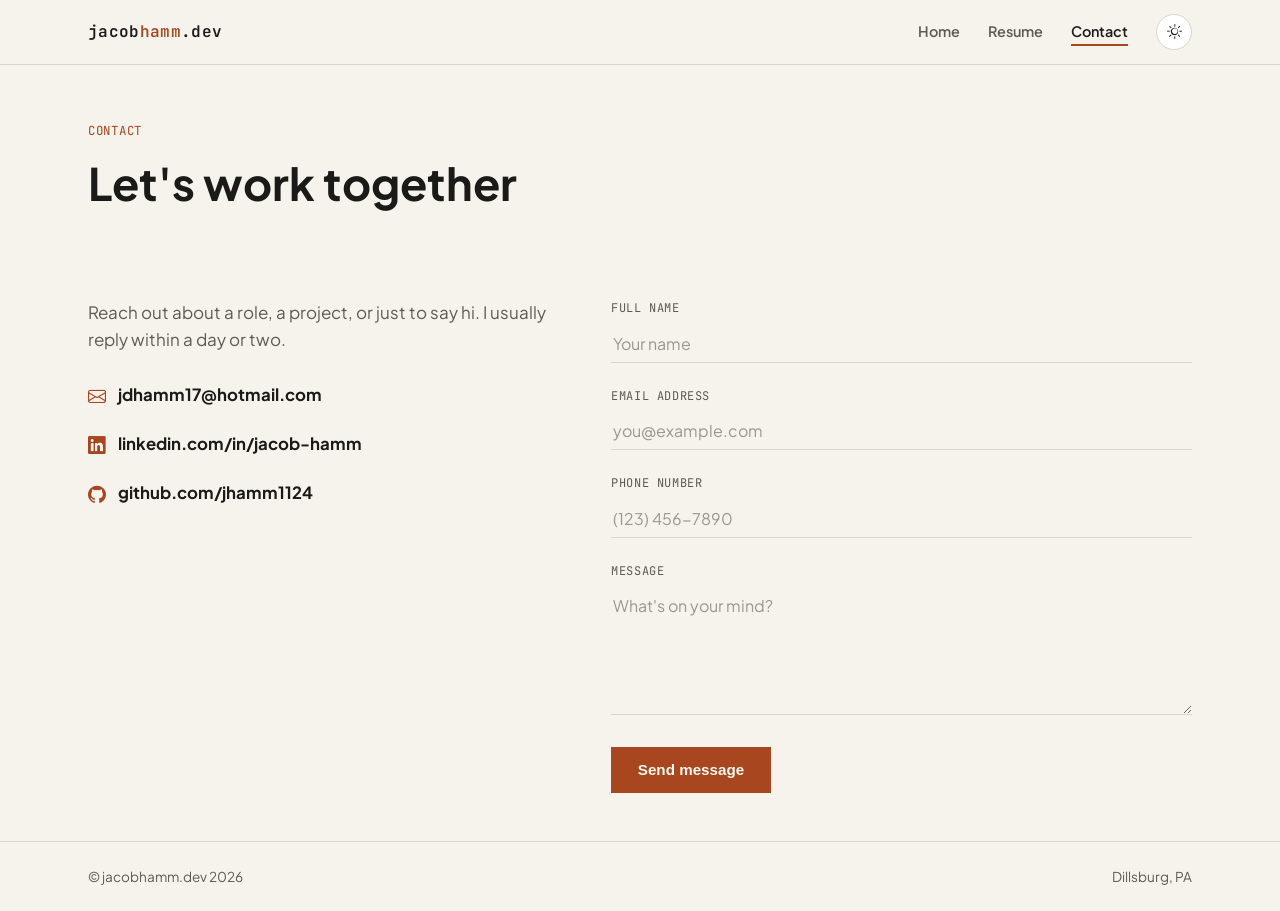
==== commit 4aada396: "sport change" ====
--- a/contact.html
+++ b/contact.html
@@ -92,7 +92,7 @@
         <footer class="site-footer">
             <div class="wrap">
                 <span>&copy; jacobhamm.dev <span id="currentYear"></span></span>
-                <span>Mechanicsburg, PA</span>
+                <span>Dillsburg, PA</span>
             </div>
         </footer>
 
--- a/css/site.css
+++ b/css/site.css
@@ -283,8 +283,8 @@
   width: 100%;
   aspect-ratio: 4 / 5;
   object-fit: cover;
+  object-position: top;
   border: 1px solid var(--line);
-  background: var(--bg-raised);
 }
 
 /* ---------- section shell ---------- */
